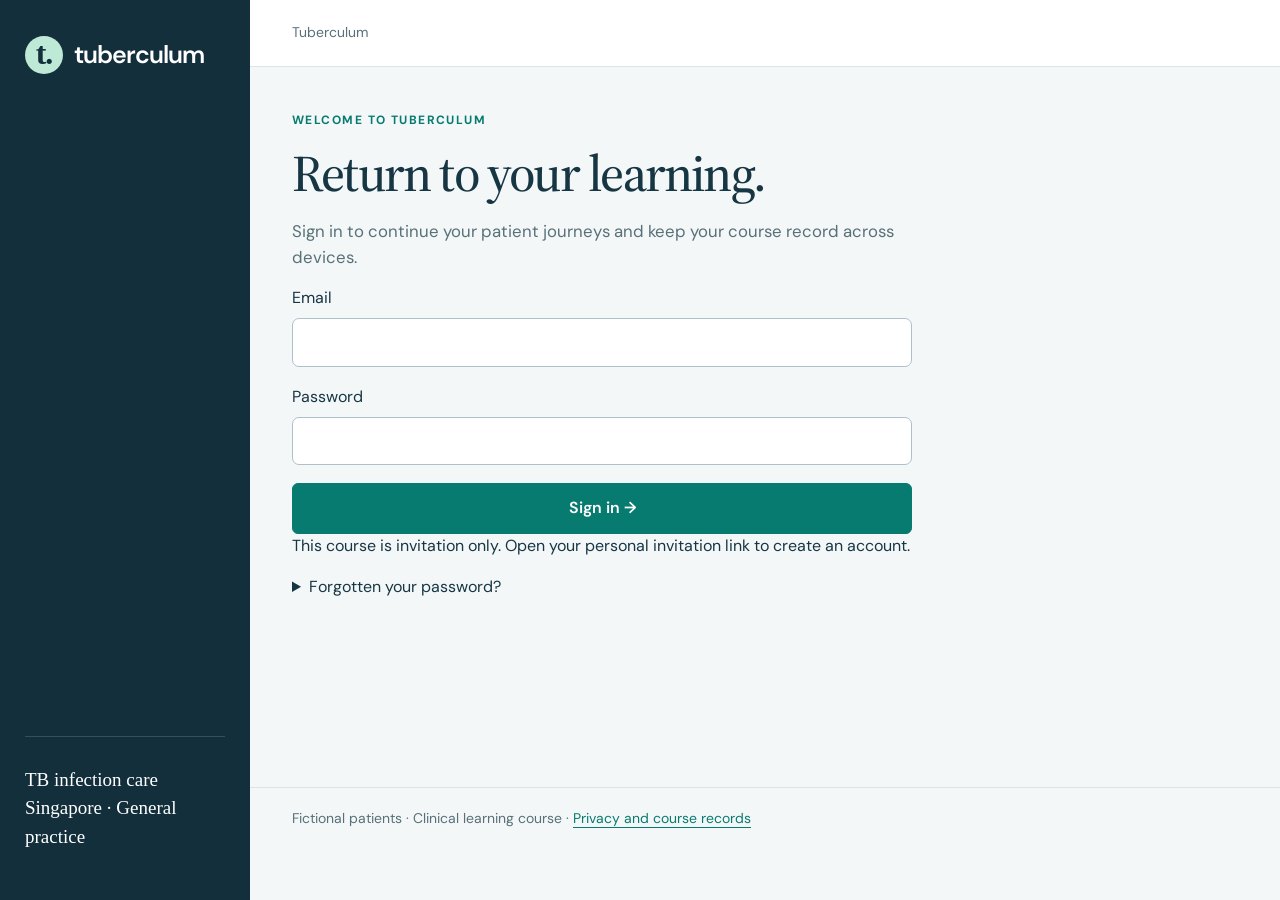
==== accounts/web/index.html @ 34008b69 "Implement invitation-only accounts, central learning records and controlled certificates" ====
<!doctype html><html lang="en"><head><meta charset="utf-8"><meta name="viewport" content="width=device-width,initial-scale=1"><meta name="description" content="Tuberculum: TB infection care in general practice."><title>Tuberculum</title><link rel="stylesheet" href="style.css"><link rel="stylesheet" href="accounts.css"><script defer src="config.js"></script><script defer src="portal.js"></script></head><body><a class="skip" href="#main">Skip to content</a><aside class="rail"><a class="brand" href="#home"><span class="brandmark">t.</span>tuberculum</a><nav id="nav" aria-label="Course navigation"></nav><div class="rail-bottom"><p>TB infection care<br>Singapore · General practice</p></div></aside><div class="shell"><header><span>Tuberculum</span><span id="account-status"></span></header><main id="main" tabindex="-1"><h1>Welcome to Tuberculum</h1><p>Loading your learning space…</p></main><footer>Fictional patients · Clinical learning course · <a href="#privacy">Privacy and course records</a></footer></div><dialog id="video"><button class="close" aria-label="Close video">×</button><div id="video-content"></div></dialog></body></html>
---- accounts/web/style.css ----
@import url('https://fonts.googleapis.com/css2?family=DM+Sans:wght@400;500;600;700&family=Source+Serif+4:wght@400;500;600&display=swap');
:root{--navy:#132f3c;--ink:#173644;--muted:#587078;--teal:#087b70;--mint:#e5f3ed;--line:#dbe5e7;--paper:#f4f7f8;--white:#fff}*{box-sizing:border-box}body{margin:0;background:var(--paper);color:var(--ink);font-family:'DM Sans','Segoe UI',sans-serif;font-size:16px;line-height:1.55}button,input{font:inherit}button,a,input{touch-action:manipulation}button,a{ -webkit-tap-highlight-color:transparent}button{cursor:pointer}a{color:var(--teal);text-underline-offset:4px}button:focus-visible,a:focus-visible,input:focus-visible{outline:3px solid #d48b21;outline-offset:4px}h1,h2,h3,p{margin-top:0}h1,h2{font-family:'Source Serif 4',Georgia,serif;line-height:1.15;font-weight:500}h1{font-size:clamp(2rem,4vw,3.25rem);letter-spacing:-.035em;margin-bottom:15px}h2{font-size:2rem;margin-bottom:15px}h3{font-size:1.1rem;line-height:1.4}p{margin-bottom:16px}.rail{position:fixed;inset:0 auto 0 0;width:250px;background:var(--navy);color:white;padding:36px 25px;display:flex;flex-direction:column}.brand{color:white;font-size:25px;letter-spacing:-1px;text-decoration:none;font-weight:600;display:flex;align-items:center;gap:11px}.brandmark{background:#bde9d6;color:var(--navy);width:38px;height:38px;display:grid;place-items:center;border-radius:50%;font-family:Georgia,serif;font-size:32px;line-height:1;padding-bottom:5px}.rail-label,.small-label,.eyebrow{font-size:.75rem;letter-spacing:.12em;font-weight:700}.rail-label{color:#a4bac2;margin:55px 0 18px}.rail nav{display:grid;gap:8px}.rail nav a{color:#bcd0d6;text-decoration:none;padding:13px 12px;border-radius:6px;display:flex;gap:14px;font-size:1rem}.rail nav a.active{background:#294652;color:white;box-shadow:inset 3px 0 #9cd8bd}.rail nav a:hover{background:#23424e}.rail-bottom{margin-top:auto;border-top:1px solid #36505b;padding-top:24px}.rail-bottom .small-label{color:#acd9c7}.rail-bottom p{font-family:Georgia,serif;font-size:21px;line-height:1.5;margin:13px 0}.rail-bottom>span{font-size:.875rem;color:#b4c6cc}.shell{margin-left:250px}header{padding:22px 42px;border-bottom:1px solid var(--line);display:flex;justify-content:space-between;align-items:center;background:#fff;font-size:.875rem;color:var(--muted)}.prototype{font-size:.75rem;letter-spacing:.08em;border:1px solid var(--line);border-radius:4px;padding:5px 9px}main{max-width:1260px;margin:auto;padding:44px 42px 35px;min-height:80vh}footer{max-width:1260px;margin:auto;padding:20px 42px 28px;font-size:.875rem;color:var(--muted);border-top:1px solid var(--line)}footer span{font-size:.8rem}.eyebrow{color:var(--teal);margin-bottom:15px}.intro{max-width:660px;color:var(--muted);font-size:1.05rem}.title-row{display:flex;justify-content:space-between;gap:25px;align-items:flex-end;margin-bottom:30px}.session{border-left:1px solid var(--line);padding-left:25px;white-space:nowrap;color:var(--muted);font-size:.875rem}.session strong{display:block;font-size:1.75rem;color:var(--ink);font-weight:500}.feature{display:grid;grid-template-columns:1.1fr 1fr;background:white;border:1px solid var(--line);border-radius:12px;overflow:hidden}.feature-text{padding:30px}.feature h2{font-size:2.25rem}.tag{display:inline-block;background:var(--mint);color:#256453;border-radius:4px;padding:4px 9px;font-size:.75rem;font-weight:700;letter-spacing:.04em}.patient-mini{display:flex;gap:14px;align-items:center;margin:24px 0}.avatar{width:46px;height:46px;flex-shrink:0;border-radius:50%;display:grid;place-items:center;background:#dceeea;color:#256454;font-family:Georgia,serif;font-size:1.1rem}.patient-mini p{margin:0}.muted{color:var(--muted)}.small{font-size:.875rem}.btn{background:var(--teal);color:white;border:1px solid var(--teal);padding:12px 19px;border-radius:6px;display:inline-flex;gap:16px;align-items:center;justify-content:center;text-decoration:none;font-weight:600}.btn:hover{background:#09665f}.btn.secondary{background:white;color:var(--ink);border-color:#c9d9dc}.btn.secondary:hover{background:#eef4f4}.btn:disabled{opacity:.5;cursor:default}.feature-visual{background:#eaf3f0;padding:32px;display:flex;flex-direction:column;justify-content:center;position:relative}.test-sheet{background:white;box-shadow:0 12px 35px #254d4310;border:1px solid #d2e4dc;padding:25px;transform:rotate(-2deg);border-radius:7px}.sheet-top{font-size:.75rem;letter-spacing:.1em;border-bottom:1px solid var(--line);padding-bottom:13px;color:var(--muted)}.test-sheet strong{font-family:Georgia,serif;display:block;font-size:29px;margin:19px 0}.result-row{display:flex;justify-content:space-between;gap:20px;border-top:1px solid var(--line);padding:12px 0;font-size:.875rem}.test-sheet .question{border-left:3px solid var(--teal);padding:4px 0 4px 13px;margin-top:10px;font-size:1rem}.section-row{display:flex;align-items:center;justify-content:space-between;margin:34px 0 16px}.section-row h2{font-family:inherit;font-size:1.1rem;font-weight:600;margin:0}.cards{display:grid;grid-template-columns:1fr 1fr;gap:18px}.card{background:white;border:1px solid var(--line);border-radius:9px;padding:23px}.card h3{margin:14px 0 8px;font-size:1.2rem}.card p{color:var(--muted)}.card-top{display:flex;justify-content:space-between;align-items:center}.text-btn{border:0;background:none;padding:0;color:var(--teal);font-weight:600;text-decoration:none;display:inline-block}.text-btn:hover{text-decoration:underline}.foundation-strip{display:flex;gap:25px;align-items:center;justify-content:space-between;background:#e7edf1;border-radius:8px;padding:23px;margin-top:25px}.foundation-strip p{margin:5px 0 0;font-size:.875rem;color:var(--muted)}.back{display:inline-block;margin-bottom:23px;font-size:.875rem;text-decoration:none}.case-layout{display:grid;grid-template-columns:minmax(0,1fr) 280px;gap:25px}.case-panel{background:white;border:1px solid var(--line);border-radius:10px;padding:30px}.case-panel h1{font-size:2.2rem}.progressline{height:5px;background:#e2e9ea;border-radius:4px;margin:17px 0 25px;overflow:hidden}.progressline span{height:100%;display:block;background:var(--teal);transition:width .3s}.step-label{display:flex;justify-content:space-between;font-size:.8rem;color:var(--muted);gap:20px}.vignette{background:#f1f6f5;padding:20px;border-radius:6px;margin:20px 0 25px}.vignette p:last-child{margin-bottom:0}.question-title{font-size:1.25rem;margin-bottom:16px;font-weight:600}.options{display:grid;gap:10px}.option{display:flex;gap:13px;border:1px solid #ccdadd;padding:15px;border-radius:6px;cursor:pointer;align-items:flex-start}.option:hover{background:#f5f9f8;border-color:#79b5a9}.option:has(input:checked){border-color:var(--teal);background:#eef7f3}.option input{margin-top:5px;accent-color:var(--teal);flex-shrink:0;width:17px;height:17px}.option.correct{border-color:#238060;background:#eaf6ef}.option.incorrect{border-color:#bd8d50;background:#fff6e9}.option:has(input:disabled){cursor:default}.actions{display:flex;gap:12px;margin-top:22px;flex-wrap:wrap}.feedback{margin-top:24px;padding:22px;border-radius:7px;background:#eaf6ef;border-left:4px solid #398366}.feedback.review{background:#fff5e7;border-color:#b77a27}.feedback h3{margin-bottom:9px}.feedback p{margin-bottom:10px}.feedback p:last-child{margin-bottom:0}.feedback a{font-size:.875rem}.side-card{border-top:3px solid var(--teal);background:white;border-radius:5px;padding:21px;margin-bottom:18px}.side-card h3{font-size:.95rem;margin:0 0 12px}.side-card p{font-size:.875rem;color:var(--muted)}.fact{border-bottom:1px solid var(--line);padding:12px 0;font-size:.875rem}.fact:first-of-type{padding-top:0}.fact:last-of-type{border:0}.fact span{display:block;color:var(--muted);font-size:.8rem}.video-btn{background:#e6efed;border:0;padding:15px;border-radius:5px;text-align:left;width:100%;color:var(--ink)}.video-btn span{display:block;color:var(--muted);font-size:.8rem;margin-top:7px}.video-btn:hover{background:#d9e9e3}.pill{font-size:.75rem;color:var(--muted);border:1px solid var(--line);padding:4px 9px;border-radius:20px}.reading{max-width:880px}.reading .card{margin-bottom:20px;padding:28px}.reading h2{font-size:1.8rem}.principles{display:grid;grid-template-columns:repeat(3,1fr);gap:16px;margin:25px 0}.principle{border-top:3px solid var(--teal);padding:23px;background:white;border-radius:5px}.principle h3{margin-bottom:10px}.principle p{font-size:.95rem;color:var(--muted)}.diagram{display:flex;gap:10px;align-items:stretch;margin:20px 0}.diagram>div{flex:1;background:#edf5f2;padding:18px;border-radius:6px}.diagram strong{display:block;margin-bottom:8px}.diagram span{font-size:.875rem;color:var(--muted)}.table-wrap{overflow-x:auto}table{border-collapse:collapse;width:100%;font-size:.95rem}th,td{text-align:left;vertical-align:top;padding:15px;border-bottom:1px solid var(--line)}th{background:#edf3f4;font-weight:600}.notice{border-left:3px solid #b77a27;background:#fff5e7;padding:17px 21px;margin:20px 0;font-size:.95rem}.complete{padding:34px;background:white;border:1px solid var(--line);border-radius:10px;max-width:850px}.complete h1{font-size:2.6rem}.score{font-family:Georgia,serif;font-size:3rem;color:var(--teal);margin:20px 0}.objective-list{padding-left:21px}.objective-list li{margin-bottom:10px}.outcome-row{padding:12px 0;border-bottom:1px solid var(--line);display:flex;justify-content:space-between;gap:15px}.outcome-row span{font-size:.875rem;color:var(--muted)}dialog{border:0;border-radius:12px;max-width:620px;width:calc(100% - 35px);padding:35px;color:var(--ink);box-shadow:0 20px 80px #0004}dialog::backdrop{background:#102b3bb0}.close{float:right;background:none;border:0;font-size:27px;color:var(--muted);padding:0 5px}.video-placeholder{background:var(--navy);color:#d4e9e1;text-align:center;padding:36px 20px;margin:20px 0;border-radius:8px}.video-placeholder strong{display:block;font-size:2rem;margin-bottom:7px}.skip{position:fixed;top:-80px;z-index:10;background:white;padding:12px}.skip:focus{top:0}.check-form{display:grid;grid-template-columns:1fr 1fr;gap:14px}.check-form label{display:grid;gap:8px;font-size:.875rem}.check-form input{padding:12px;border:1px solid #bacdd1;border-radius:5px;width:100%}.check-form input:disabled{background:#f1f5f5;color:var(--ink)}@media(min-width:1400px){main{padding-top:52px}}@media(max-width:1100px){.rail{width:215px;padding:28px 17px}.shell{margin-left:215px}main{padding:32px 25px}.case-layout{grid-template-columns:minmax(0,1fr) 235px;gap:18px}.case-panel{padding:23px}.feature-text,.feature-visual{padding:24px}header{padding:20px 25px}.principles{grid-template-columns:1fr}.session{display:none}}@media(max-width:800px){.rail{position:static;width:auto;padding:18px 20px}.brand{font-size:23px}.rail-label,.rail-bottom{display:none}.rail nav{display:flex;overflow-x:auto;margin-top:19px;gap:5px}.rail nav a{white-space:nowrap;font-size:.875rem;padding:10px;gap:7px}.shell{margin:0}.case-layout{grid-template-columns:1fr}.case-aside{display:grid;grid-template-columns:1fr 1fr;gap:14px}.feature{grid-template-columns:1fr 1fr}.feature-visual{padding:20px}.test-sheet{padding:18px}.title-row{margin-bottom:22px}.brandmark{width:32px;height:32px;font-size:28px}}@media(max-width:580px){main{padding:26px 18px}header{padding:15px 18px}.prototype{font-size:.65rem}.feature{grid-template-columns:1fr}.feature-visual{display:none}.cards,.case-aside,.check-form{grid-template-columns:1fr}.foundation-strip{align-items:flex-start;flex-direction:column;gap:15px}.diagram{flex-direction:column}.case-panel{padding:22px 18px}.section-row{gap:10px}.section-row>span{font-size:.8rem}.feature h2{font-size:2rem}.card{padding:20px}footer{padding:20px 18px}.complete{padding:25px 20px}.reading .card{padding:22px}.rail nav a{font-size:.8rem}.rail nav{margin-top:12px}.btn{width:100%}}@media(prefers-reduced-motion:reduce){*{scroll-behavior:auto!important;transition:none!important}}
/* Full-course extension */
.next-learning{display:flex;justify-content:space-between;align-items:center;gap:28px;background:#e4f0eb;border:1px solid #c7dfd4;border-radius:10px;padding:28px;margin:22px 0}.next-learning h2{font-size:1.8rem;margin:10px 0}.next-learning p{max-width:650px;margin:0;color:var(--muted)}.next-learning .btn{flex-shrink:0}.course-cases{display:grid;grid-template-columns:repeat(3,minmax(0,1fr));gap:18px}.patient-card{display:flex;flex-direction:column}.patient-card .patient-mini{margin:20px 0 5px}.patient-card h3{font-size:1.15rem}.patient-card>p{font-size:.95rem}.card-bottom{display:flex;justify-content:space-between;gap:10px;margin-top:auto;padding-top:16px;border-top:1px solid var(--line);align-items:center}.card-bottom .text-btn{font-size:.875rem}.path-summary{display:flex;justify-content:space-between;gap:20px;background:#e7eef1;padding:18px 22px;border-radius:7px;margin:25px 0;color:var(--ink);font-size:.95rem}.path-phase{margin:36px 0}.phase-label{display:flex;gap:18px;align-items:center;margin-bottom:15px}.phase-label>span{font-family:Georgia,serif;font-size:2rem;color:var(--teal);border-right:1px solid var(--line);padding-right:18px}.phase-label h2{font-size:1.8rem;margin:0 0 5px}.phase-label p{font-size:.95rem;color:var(--muted);margin:0}.lesson-row{background:white;padding:24px;border:1px solid var(--line);border-radius:7px;margin:12px 0;display:flex;justify-content:space-between;align-items:center;gap:25px}.lesson-row h3{font-size:1.2rem;margin:7px 0}.lesson-row h3 a{color:var(--ink);text-decoration:none}.lesson-row h3 a:hover{text-decoration:underline}.lesson-row p{color:var(--muted);font-size:.95rem;margin-bottom:8px}.lesson-row .btn{flex-shrink:0}.lesson-layout{display:grid;grid-template-columns:minmax(0,1fr) 240px;gap:30px}.lesson-content{min-width:0}.objective-box{border-left:3px solid var(--teal);padding:18px 22px;background:#e6f0ed;margin:25px 0 30px}.teaching-section{display:flex;gap:18px;margin:28px 0}.section-number{font-family:Georgia,serif;font-size:1.4rem;color:#458475;padding-top:4px}.teaching-section h2{font-size:1.55rem;line-height:1.3;margin-bottom:12px}.teaching-section p{font-size:1.025rem;line-height:1.8}.lesson-video{margin:25px 0}.teaching-table{background:white;margin:28px 0;border:1px solid var(--line);border-radius:7px}.deep-reading{padding:21px;background:#e8eef2;margin:25px 0;border-radius:7px}.deep-reading summary{font-weight:600;cursor:pointer}.deep-reading p{margin:15px 0 0}.checkpoint{background:white;padding:27px;border-radius:9px;border:1px solid var(--line);margin:30px 0}.checkpoint h2{font-size:1.7rem}.assessment-layout{display:grid;grid-template-columns:minmax(0,1fr) 260px;gap:25px}.domain-grid{display:grid;grid-template-columns:repeat(3,minmax(0,1fr));gap:15px;margin:25px 0}.domain-card{background:#f1f6f5;padding:20px;border:1px solid var(--line);border-radius:7px}.domain-card>strong{display:block;font-size:.95rem;min-height:44px}.domain-card>span{display:block;color:var(--teal);font-size:1.4rem;margin:10px 0}.domain-card a{font-size:.875rem}.review-decision{padding:20px 0;border-top:1px solid var(--line)}.review-decision summary{font-weight:600;cursor:pointer}.review-decision summary>span{display:block;font-size:.8rem;font-weight:400;margin-top:5px;color:var(--muted)}.review-decision p:first-of-type{margin-top:18px}.record-stats{display:grid;grid-template-columns:repeat(3,1fr);gap:20px;margin:25px 0}.record-stats>div{background:white;border:1px solid var(--line);border-radius:7px;padding:24px}.record-stats strong{font-family:Georgia,serif;font-size:2.6rem;display:block;color:var(--teal)}.record-stats span{font-size:.875rem;color:var(--muted)}.rail nav{gap:4px}.rail nav a{padding-top:11px;padding-bottom:11px}.rail-label{margin-top:35px}.rail-bottom{padding-top:16px}.rail-bottom p{font-size:19px}.outcome-row a{font-size:.95rem}.lesson-content .intro{font-size:1.1rem}@media(max-width:1200px){.course-cases{grid-template-columns:repeat(2,minmax(0,1fr))}.lesson-layout{grid-template-columns:minmax(0,1fr) 210px;gap:20px}.domain-grid{grid-template-columns:repeat(2,minmax(0,1fr))}}@media(max-width:950px){.lesson-layout,.assessment-layout{grid-template-columns:1fr}.lesson-layout>aside{display:grid;grid-template-columns:1fr 1fr;gap:15px}.next-learning{align-items:flex-start;flex-direction:column}.path-summary{flex-direction:column;gap:5px}}@media(max-width:580px){.course-cases,.domain-grid,.record-stats,.lesson-layout>aside{grid-template-columns:1fr}.lesson-row{align-items:flex-start;flex-direction:column;gap:15px}.next-learning{padding:22px}.checkpoint{padding:23px 18px}.teaching-section{gap:12px}.section-number{font-size:1.1rem}.teaching-section h2{font-size:1.4rem}.record-stats{gap:10px}.record-stats>div{padding:15px 20px}.record-stats strong{font-size:2rem}.rail nav{padding-bottom:4px}.rail nav a{flex-shrink:0}}
.clinical-graphic{margin:28px 0;padding:24px;border:1px solid #cbdcde;border-top:4px solid #16837c;border-radius:12px;background:#f4f9f9}.clinical-graphic h2{margin-top:8px}.graphic-pair,.graphic-grid{display:grid;gap:14px;margin:18px 0}.graphic-pair{grid-template-columns:repeat(2,minmax(0,1fr))}.graphic-grid{grid-template-columns:repeat(3,minmax(0,1fr))}.graphic-tile{padding:18px;border:1px solid #d6e0e5;border-radius:8px;background:white}.graphic-tile h3{margin:0 0 10px;color:#14334d}.graphic-tile p,.graphic-gate p{margin:0;line-height:1.65}.graphic-separate{border-top:2px dashed #8197aa;margin-top:24px;padding-top:12px}.graphic-bridge,.graphic-gate{padding:16px;background:#e5f1ef;border-radius:6px;line-height:1.65}.cxr-sheet{display:block;width:100%;height:auto;border-radius:6px}.clinical-graphic figure{margin:18px 0}.clinical-graphic figcaption{font-size:.85rem;line-height:1.6;margin-top:12px;color:#455568}.clinical-graphic details{background:white;padding:16px;margin:10px 0;border:1px solid #d6e0e5;border-radius:6px}.clinical-graphic summary{cursor:pointer;font-weight:600}.clinical-graphic a:focus-visible,.clinical-graphic summary:focus-visible{outline:3px solid #157f78;outline-offset:4px}@media(max-width:760px){.graphic-pair,.graphic-grid{grid-template-columns:1fr}.clinical-graphic{padding:16px}}

/* Assessment context, matched evaluation and printable sample certificate. */
.scenario-context{background:#edf5f5;border-left:4px solid var(--teal,#16837c);padding:18px 22px;margin:20px 0;border-radius:6px}.scenario-context h2{font-size:1.15rem;margin:0 0 12px}.scenario-context p:last-child{margin-bottom:0}.evaluation-item{margin:24px 0;min-width:0}.evaluation-item legend{font-weight:700;padding:0 8px}.evaluation-select{display:flex;flex-direction:column;gap:8px;margin:20px 0;font-weight:600}.evaluation-select select,.evaluation-select textarea,.evaluation-select input{font:inherit;font-weight:400;border:1px solid #8b9ba7;border-radius:6px;padding:12px;background:#fff;color:#14334d;width:100%;max-width:680px}.certificate{border:3px solid #14334d;padding:50px 30px;text-align:center;background:white;margin-top:30px}.certificate h2{font-size:2.4rem}.certificate h3{font-size:1.6rem}.certificate-sample{letter-spacing:.13em;color:#715114;font-weight:700}.certificate .small{overflow-wrap:anywhere}
@media print{body:has(.certificate) .rail,body:has(.certificate) header,body:has(.certificate) footer,body:has(.certificate) .no-print,body:has(.certificate) .skip{display:none!important}body:has(.certificate) .shell{margin:0!important;width:100%!important}body:has(.certificate) main{padding:0!important;max-width:none!important}.certificate{break-inside:avoid;margin:0;padding:30px}body:has(.certificate){background:white}}


.confidence-rating{border:0;border-top:1px solid var(--line);padding:22px 0;margin:0}.confidence-rating legend{font-weight:600;padding:0 0 8px}.confidence-range{display:block;width:100%;min-height:44px;accent-color:var(--teal);cursor:pointer}.confidence-anchors,.confidence-actions{display:flex;justify-content:space-between;gap:16px;flex-wrap:wrap}.confidence-anchors{font-size:.875rem;color:var(--muted)}.confidence-rating output{display:block;margin:12px 0;font-weight:600}.confidence-actions button{min-height:44px}
---- accounts/web/accounts.css ----
input,select,textarea{font:inherit;max-width:100%;padding:11px;border:1px solid #aec0cb;border-radius:7px}input:not([type=radio]):not([type=checkbox]):not([type=range]),textarea{width:100%;box-sizing:border-box}.fields{display:grid;gap:18px;max-width:620px}.fields label{display:grid;gap:7px}.options label{display:flex;gap:12px;align-items:start}.notice{margin:18px 0}.error{color:#963523}.admin-table{width:100%;border-collapse:collapse}.admin-table td,.admin-table th{padding:12px;text-align:left;border-bottom:1px solid #d7e0e4}.admin-table td{vertical-align:top}.admin-table button{margin:4px}.save-state{font-size:.8rem;color:#16837c}.link-output{word-break:break-all}.certificate{margin:auto;max-width:850px;padding:55px;border:4px solid #16837c;text-align:center;background:white}.certificate h1{font-size:2.7rem}.certificate h2{font-size:2rem}.confidence-rating{margin:20px 0;border:0;padding:0}.confidence-range{width:100%}.confidence-anchors{display:flex;justify-content:space-between}button:disabled{opacity:.55;cursor:wait}.teaching-section{display:block}.question-count{font-size:.9rem;color:#607787}.privacy{max-width:750px}.admin-only{overflow:auto}@media print{.rail,header,footer,.skip,.no-print,dialog{display:none!important}.shell{margin:0!important}main{padding:0!important}.certificate{border-width:3px}}@media(max-width:700px){.certificate{padding:24px}.fields{max-width:100%}}
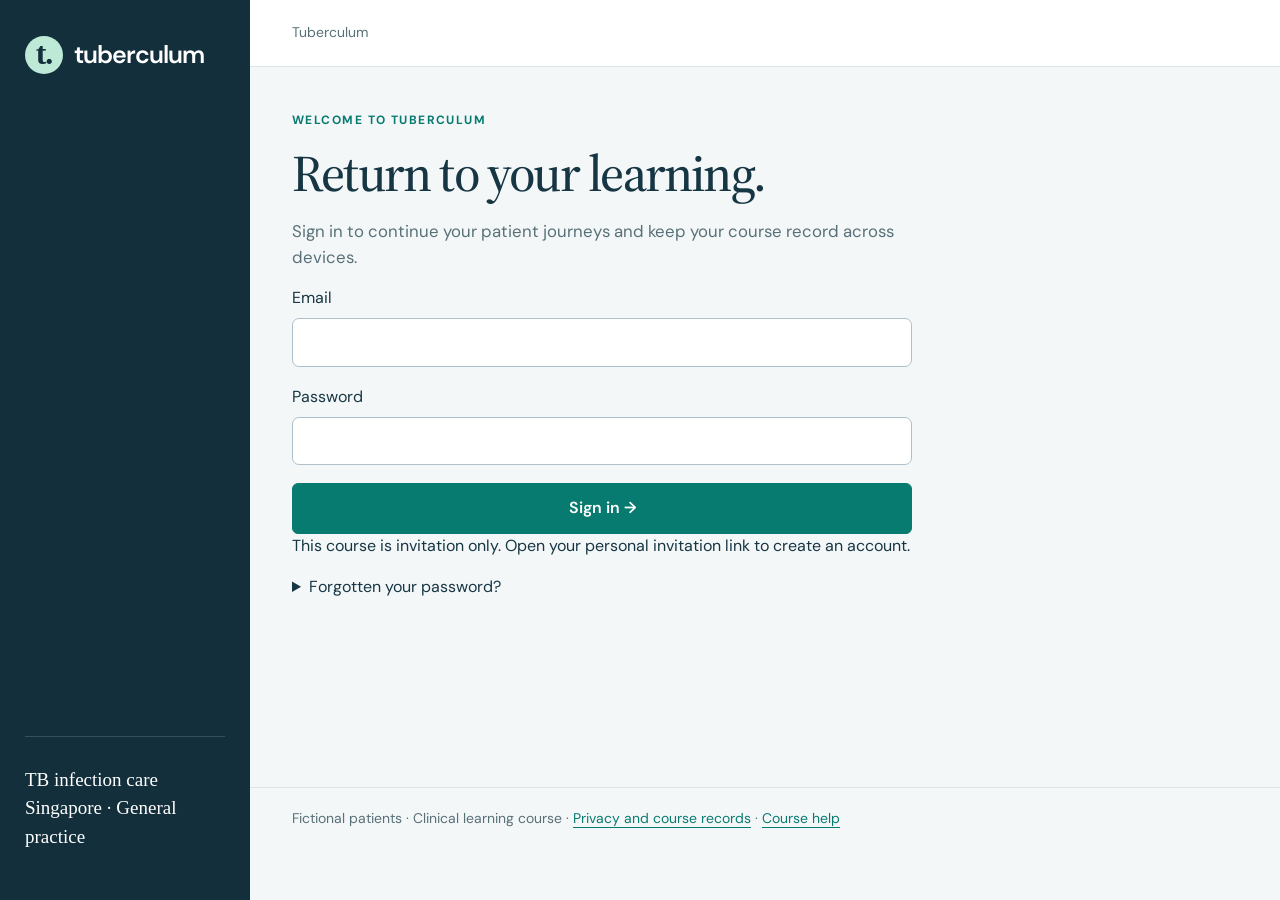
==== commit 320074ac: "Clarify local TB investigations, counselling and specialist care wording" ====
--- a/accounts/web/index.html
+++ b/accounts/web/index.html
@@ -1 +1 @@
-<!doctype html><html lang="en"><head><meta charset="utf-8"><meta name="viewport" content="width=device-width,initial-scale=1"><meta name="description" content="Tuberculum: TB infection care in general practice."><title>Tuberculum</title><link rel="stylesheet" href="style.css"><link rel="stylesheet" href="accounts.css"><script defer src="config.js"></script><script defer src="portal.js"></script></head><body><a class="skip" href="#main">Skip to content</a><aside class="rail"><a class="brand" href="#home"><span class="brandmark">t.</span>tuberculum</a><nav id="nav" aria-label="Course navigation"></nav><div class="rail-bottom"><p>TB infection care<br>Singapore · General practice</p></div></aside><div class="shell"><header><span>Tuberculum</span><span id="account-status"></span></header><main id="main" tabindex="-1"><h1>Welcome to Tuberculum</h1><p>Loading your learning space…</p></main><footer>Fictional patients · Clinical learning course · <a href="#privacy">Privacy and course records</a></footer></div><dialog id="video"><button class="close" aria-label="Close video">×</button><div id="video-content"></div></dialog></body></html>
+<!doctype html><html lang="en"><head><meta charset="utf-8"><meta name="viewport" content="width=device-width,initial-scale=1"><meta name="description" content="Tuberculum: TB infection care in general practice."><title>Tuberculum</title><link rel="stylesheet" href="style.css"><link rel="stylesheet" href="accounts.css"><script defer src="config.js"></script><script defer src="portal.js"></script></head><body><a class="skip" href="#main">Skip to content</a><aside class="rail"><a class="brand" href="#home"><span class="brandmark">t.</span>tuberculum</a><nav id="nav" aria-label="Course navigation"></nav><div class="rail-bottom"><p>TB infection care<br>Singapore · General practice</p></div></aside><div class="shell"><header><span>Tuberculum</span><span id="account-status"></span></header><main id="main" tabindex="-1"><h1>Welcome to Tuberculum</h1><p>Loading your learning space…</p></main><footer>Fictional patients · Clinical learning course · <a href="#privacy">Privacy and course records</a> · <a href="mailto:tuberculum.course@gmail.com">Course help</a></footer></div><dialog id="video"><button class="close" aria-label="Close video">×</button><div id="video-content"></div></dialog></body></html>
